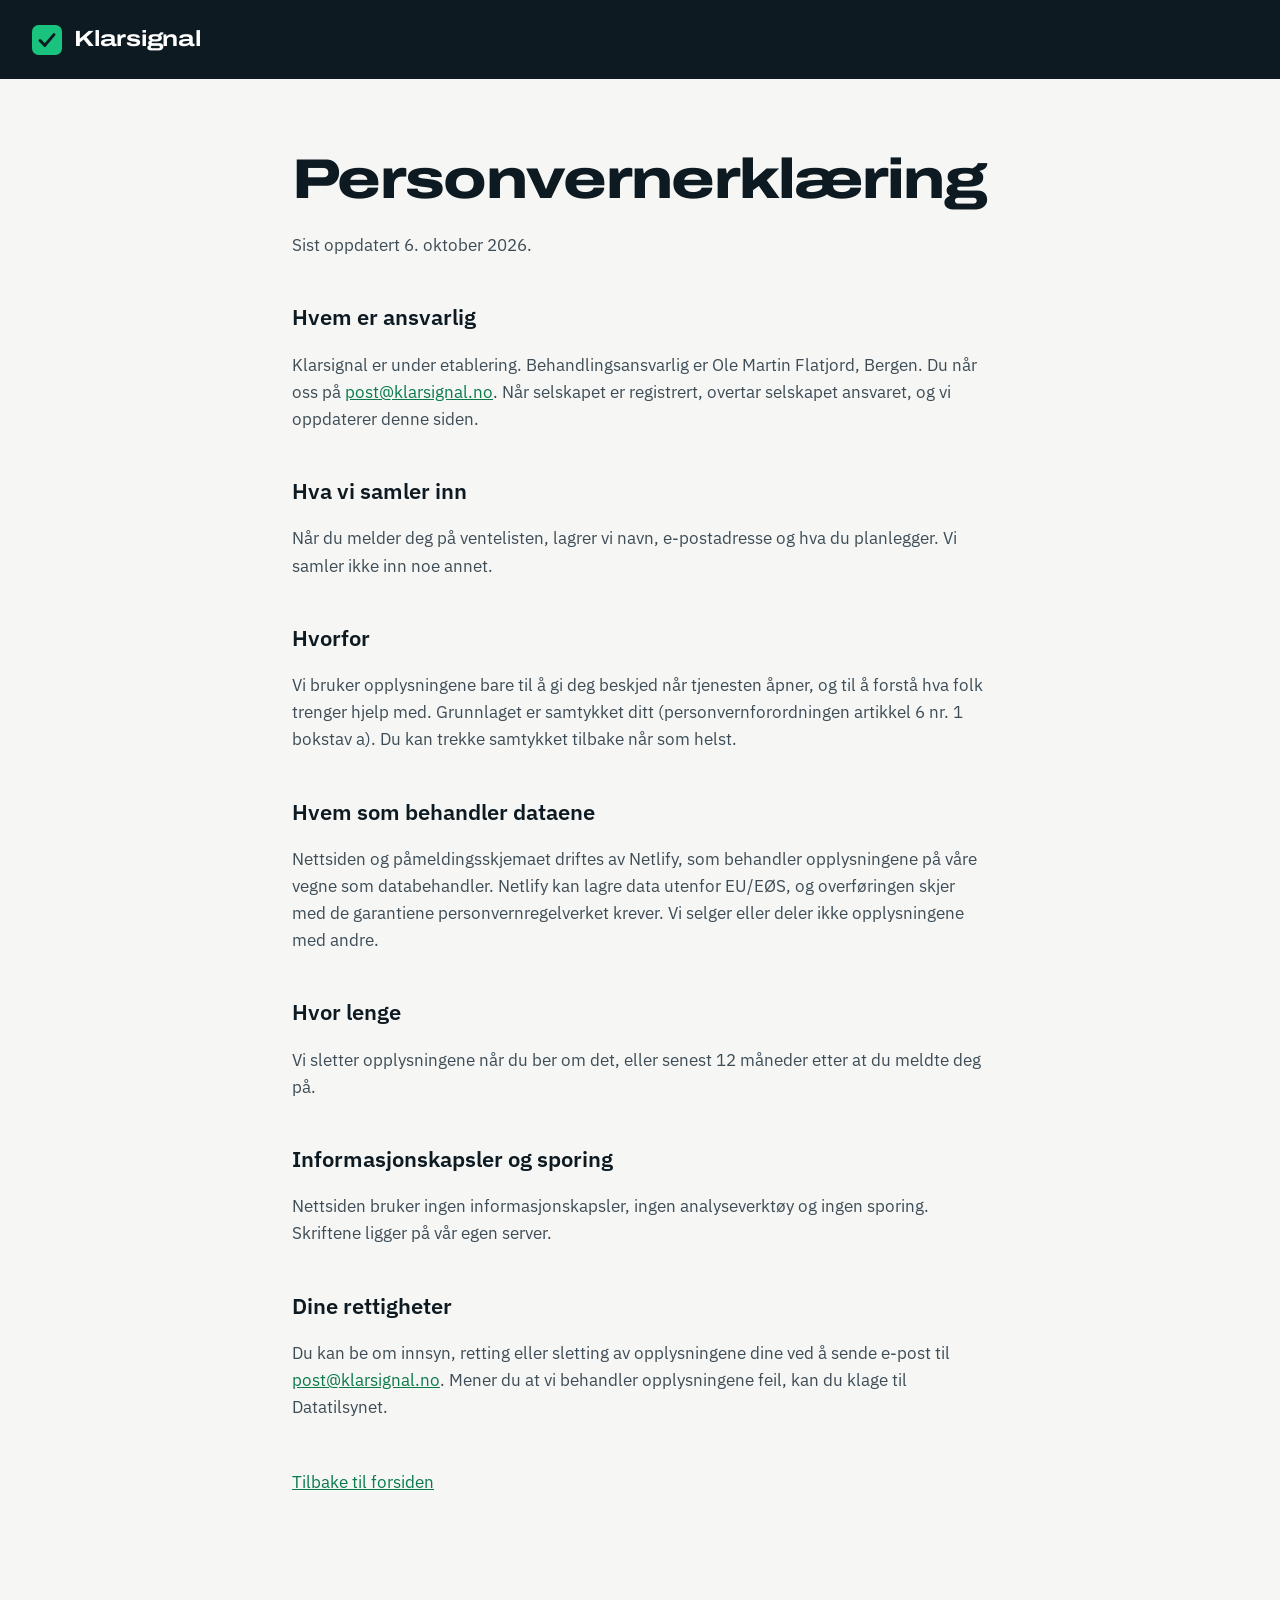
==== personvern.html @ 48eee78f "Legg inn nettsiden for Klarsignal Forside med venteliste, personvernerklæring, takkeside, lokale skr" ====
<!doctype html>
<html lang="nb">
<head>
<meta charset="utf-8">
<meta name="viewport" content="width=device-width, initial-scale=1">
<title>Personvern – Klarsignal</title>
<meta name="robots" content="noindex">
<link rel="icon" href="favicon.svg" type="image/svg+xml">
<link rel="stylesheet" href="styles.css">
</head>
<body>
<div class="dark"><div class="wrap"><header class="site-header">
  <a class="logo" href="/" aria-label="Klarsignal, til forsiden">
    <svg width="30" height="30" viewBox="0 0 28 28" aria-hidden="true"><rect width="28" height="28" rx="6" fill="#19C37D"/><path d="M7.5 14.5l4.5 4.5 8.5-10" stroke="#0E1A22" stroke-width="2.8" fill="none" stroke-linecap="round" stroke-linejoin="round"/></svg>
    Klarsignal
  </a>
</header></div></div>

<main class="page">
  <h1 class="display">Personvernerklæring</h1>
  <p>Sist oppdatert 6. oktober 2026.</p>

  <h2>Hvem er ansvarlig</h2>
  <p>Klarsignal er under etablering. Behandlingsansvarlig er Ole Martin Flatjord, Bergen. Du når oss på <a href="mailto:post@klarsignal.no">post@klarsignal.no</a>. Når selskapet er registrert, overtar selskapet ansvaret, og vi oppdaterer denne siden.</p>

  <h2>Hva vi samler inn</h2>
  <p>Når du melder deg på ventelisten, lagrer vi navn, e-postadresse og hva du planlegger. Vi samler ikke inn noe annet.</p>

  <h2>Hvorfor</h2>
  <p>Vi bruker opplysningene bare til å gi deg beskjed når tjenesten åpner, og til å forstå hva folk trenger hjelp med. Grunnlaget er samtykket ditt (personvernforordningen artikkel 6 nr. 1 bokstav a). Du kan trekke samtykket tilbake når som helst.</p>

  <h2>Hvem som behandler dataene</h2>
  <p>Nettsiden og påmeldingsskjemaet driftes av Netlify, som behandler opplysningene på våre vegne som databehandler. Netlify kan lagre data utenfor EU/EØS, og overføringen skjer med de garantiene personvernregelverket krever. Vi selger eller deler ikke opplysningene med andre.</p>

  <h2>Hvor lenge</h2>
  <p>Vi sletter opplysningene når du ber om det, eller senest 12 måneder etter at du meldte deg på.</p>

  <h2>Informasjonskapsler og sporing</h2>
  <p>Nettsiden bruker ingen informasjonskapsler, ingen analyseverktøy og ingen sporing. Skriftene ligger på vår egen server.</p>

  <h2>Dine rettigheter</h2>
  <p>Du kan be om innsyn, retting eller sletting av opplysningene dine ved å sende e-post til <a href="mailto:post@klarsignal.no">post@klarsignal.no</a>. Mener du at vi behandler opplysningene feil, kan du klage til Datatilsynet.</p>

  <p style="margin-top: 48px"><a href="/">Tilbake til forsiden</a></p>
</main>
</body>
</html>
---- styles.css ----
/* Klarsignal – felles stil. Skriftene ligger lokalt, så siden sender ingen data til tredjepart. */
@font-face { font-family: "Archivo"; src: url("fonts/archivo-wdth.woff2") format("woff2"); font-weight: 100 900; font-stretch: 62% 125%; font-display: swap; }
@font-face { font-family: "IBM Plex Sans"; src: url("fonts/plex-sans-400.woff2") format("woff2"); font-weight: 400; font-display: swap; }
@font-face { font-family: "IBM Plex Sans"; src: url("fonts/plex-sans-500.woff2") format("woff2"); font-weight: 500; font-display: swap; }
@font-face { font-family: "IBM Plex Sans"; src: url("fonts/plex-sans-600.woff2") format("woff2"); font-weight: 600; font-display: swap; }
@font-face { font-family: "IBM Plex Mono"; src: url("fonts/plex-mono-400.woff2") format("woff2"); font-weight: 400; font-display: swap; }
@font-face { font-family: "IBM Plex Mono"; src: url("fonts/plex-mono-500.woff2") format("woff2"); font-weight: 500; font-display: swap; }

:root {
  --ink: #0E1A22;
  --ink-2: #16262F;
  --line-dark: #2B3B45;
  --paper: #F6F7F5;
  --white: #FFFFFF;
  --line: #DCE3E0;
  --text-2: #3D4C56;
  --text-3: #52616B;
  --on-dark-2: #C9D4D0;
  --on-dark-3: #8FA19C;
  --signal: #19C37D;
  --signal-text: #0B7A4B;
  --fire: #FF6B2C;
  --display: "Archivo", "IBM Plex Sans", system-ui, sans-serif;
  --body: "IBM Plex Sans", system-ui, -apple-system, "Segoe UI", sans-serif;
  --mono: "IBM Plex Mono", ui-monospace, "SF Mono", Menlo, monospace;
}

* { box-sizing: border-box; }
html { scroll-behavior: smooth; }
@media (prefers-reduced-motion: reduce) { html { scroll-behavior: auto; } }
body { margin: 0; background: var(--paper); color: var(--ink); font-family: var(--body); font-size: 17px; line-height: 1.6; -webkit-font-smoothing: antialiased; }
img, svg { max-width: 100%; }
a { color: var(--signal-text); }
a:hover { color: #075C38; }
:focus-visible { outline: 3px solid var(--signal); outline-offset: 3px; border-radius: 6px; }

.wrap { max-width: 1280px; margin: 0 auto; padding-inline: 32px; }
@media (max-width: 600px) { .wrap { padding-inline: 20px; } }

.display { font-family: var(--display); font-stretch: 125%; font-weight: 800; letter-spacing: -0.03em; line-height: 1.02; text-wrap: balance; margin: 0; }
.h2 { font-size: clamp(32px, 4.2vw, 58px); }
.mono { font-family: var(--mono); }
.eyebrow { font-family: var(--mono); font-size: 13px; letter-spacing: 0.06em; text-transform: uppercase; }

.btn { display: inline-flex; align-items: center; gap: 10px; min-height: 56px; padding: 0 28px; border-radius: 999px; font-weight: 600; font-size: 18px; text-decoration: none; border: 0; cursor: pointer; font-family: var(--body); transition: transform .15s ease, background-color .15s ease; }
.btn:hover { transform: translateY(-2px); }
.btn-signal { background: var(--signal); color: var(--ink); }
.btn-signal:hover { background: #2DD48D; color: var(--ink); }
.btn-ink { background: var(--ink); color: var(--white); }
.btn-ink:hover { background: #1C2D38; color: var(--white); }
@media (prefers-reduced-motion: reduce) { .btn { transition: none; } .btn:hover { transform: none; } }

/* Topp */
.dark { background: var(--ink); color: var(--white); }
.site-header { display: flex; flex-wrap: wrap; align-items: center; justify-content: space-between; gap: 16px; padding-block: 22px; }
.logo { display: flex; align-items: center; gap: 12px; color: var(--white); text-decoration: none; font-family: var(--display); font-stretch: 125%; font-weight: 700; font-size: 22px; letter-spacing: -0.01em; }
.logo:hover { color: var(--white); }
.nav { display: flex; flex-wrap: wrap; align-items: center; gap: 12px 28px; font-size: 16px; }
.nav a { color: var(--on-dark-2); text-decoration: none; }
.nav a:hover { color: var(--white); }
.nav .pill { display: inline-flex; align-items: center; min-height: 44px; padding: 0 20px; border-radius: 999px; border: 1px solid #3A4A54; color: var(--white); font-weight: 500; }
@media (max-width: 720px) { .nav .hide-sm { display: none; } }

.hero { display: flex; flex-wrap: wrap; align-items: center; gap: 56px; padding-block: 56px 96px; }
.hero-text { flex: 999 1 520px; min-width: 0; display: flex; flex-direction: column; gap: 28px; }
.hero-art { flex: 1 1 420px; min-width: 0; margin: 0; display: flex; flex-direction: column; gap: 14px; }
.badge { display: inline-flex; align-self: flex-start; align-items: center; gap: 10px; padding: 8px 14px; border-radius: 999px; background: var(--ink-2); color: #8FE3BC; }
.dot { width: 8px; height: 8px; border-radius: 50%; background: var(--signal); }
.hero h1 { font-size: clamp(44px, 6vw, 86px); line-height: 0.98; letter-spacing: -0.035em; }
.hero h1 span { color: var(--signal); }
.lead { margin: 0; max-width: 54ch; font-size: 20px; line-height: 1.55; color: var(--on-dark-2); }
.cta-row { display: flex; flex-wrap: wrap; gap: 14px; align-items: center; }
.link-light { display: inline-flex; align-items: center; min-height: 56px; padding: 0 8px; color: var(--white); font-weight: 500; }
.link-light:hover { color: #8FE3BC; }
.small-dark { margin: 0; font-size: 15px; color: var(--on-dark-3); }
.legend { display: flex; flex-wrap: wrap; gap: 8px 20px; font-family: var(--mono); font-size: 13px; color: var(--on-dark-3); }

@media (prefers-reduced-motion: no-preference) {
  .rv-flyt { animation: romning 1.6s linear infinite; }
  .dot { animation: puls 2.4s ease-in-out infinite; }
}
@keyframes romning { to { stroke-dashoffset: -48; } }
@keyframes puls { 0%, 100% { opacity: .35; } 50% { opacity: 1; } }

.strip { background: var(--signal); color: var(--ink); }
.strip .wrap { display: flex; flex-wrap: wrap; justify-content: space-between; gap: 12px 32px; padding-block: 22px; font-weight: 600; font-size: 16px; }

/* Seksjoner */
.section { padding-block: 112px; display: flex; flex-direction: column; gap: 48px; }
@media (max-width: 600px) { .section { padding-block: 72px; } }
.split { display: flex; flex-wrap: wrap; gap: 24px 64px; align-items: flex-end; justify-content: space-between; }
.split .display { flex: 1 1 520px; }
.split p { margin: 0; flex: 1 1 380px; max-width: 48ch; color: var(--text-2); font-size: 18px; }

.grid { display: grid; gap: 20px; grid-template-columns: repeat(auto-fit, minmax(min(100%, 300px), 1fr)); }
.grid.four { grid-template-columns: repeat(auto-fit, minmax(min(100%, 250px), 1fr)); }
.card { background: var(--white); border: 1px solid var(--line); border-radius: 20px; padding: 36px; display: flex; flex-direction: column; gap: 20px; }
.card.inverse { background: var(--ink); color: var(--white); border-color: var(--ink); }
.card-head { display: flex; flex-wrap: wrap; justify-content: space-between; align-items: baseline; gap: 12px; }
.card-head h3 { margin: 0; font-size: 22px; font-weight: 600; }
.card-head span { font-family: var(--mono); font-size: 13px; color: var(--text-3); }
.card.inverse .card-head span { color: #8FE3BC; }
.spec { list-style: none; margin: 0; padding: 0; display: flex; flex-direction: column; gap: 14px; }
.spec li { display: flex; justify-content: space-between; gap: 16px; padding-bottom: 14px; border-bottom: 1px solid #EEF2F0; }
.spec li:last-child { border-bottom: 0; padding-bottom: 0; }
.card.inverse .spec li { border-color: #22333D; }
.spec strong { font-family: var(--mono); font-weight: 500; white-space: nowrap; }
.card.inverse .spec strong { color: var(--signal); }
.spec .note { color: var(--text-3); text-align: right; }
.card.inverse .spec .note { color: var(--on-dark-2); }
.footnote { margin: 0; font-size: 14px; color: var(--text-3); max-width: 80ch; }

.white-band { background: var(--white); border-block: 1px solid var(--line); }
.steps { list-style: none; margin: 0; padding: 0; display: grid; gap: 40px 32px; grid-template-columns: repeat(auto-fit, minmax(min(100%, 240px), 1fr)); }
.steps li { display: flex; flex-direction: column; gap: 14px; padding-top: 24px; border-top: 3px solid var(--ink); }
.steps .num { font-family: var(--display); font-stretch: 125%; font-weight: 800; font-size: 44px; line-height: 1; color: var(--signal-text); }
.steps h3 { margin: 0; font-size: 21px; font-weight: 600; }
.steps p { margin: 0; color: var(--text-2); }

.service { min-height: 220px; gap: 12px; padding: 32px; }
.service .eyebrow { color: var(--signal-text); }
.service strong { font-size: 22px; font-weight: 600; }
.service p { margin: 0; color: var(--text-2); }
.service.soon { background: transparent; border-style: dashed; border-color: #A9B8B3; }
.service.soon .eyebrow { color: var(--text-3); }

.trust { display: flex; flex-wrap: wrap; gap: 56px; align-items: flex-start; }
.trust-intro { flex: 1 1 420px; min-width: 0; display: flex; flex-direction: column; gap: 20px; }
.trust-intro h2 span { color: var(--signal); }
.trust-intro p { margin: 0; max-width: 46ch; color: var(--on-dark-2); font-size: 18px; }
.trust-grid { flex: 999 1 560px; min-width: 0; display: grid; gap: 32px 40px; grid-template-columns: repeat(auto-fit, minmax(min(100%, 240px), 1fr)); }
.trust-grid div { display: flex; flex-direction: column; gap: 8px; padding-top: 20px; border-top: 1px solid var(--line-dark); }
.trust-grid strong { font-size: 19px; font-weight: 600; }
.trust-grid span { color: var(--on-dark-2); }

/* Venteliste */
.signup { background: var(--signal); color: var(--ink); }
.signup .wrap { display: flex; flex-wrap: wrap; gap: 48px; padding-block: 96px; align-items: flex-start; }
.signup-text { flex: 1 1 420px; display: flex; flex-direction: column; gap: 16px; }
.signup-text h2 { font-size: clamp(36px, 4.6vw, 64px); line-height: 1; letter-spacing: -0.035em; }
.signup-text p { margin: 0; font-size: 18px; max-width: 44ch; }
.form { flex: 1 1 420px; min-width: 0; background: var(--white); border-radius: 20px; padding: 32px; display: flex; flex-direction: column; gap: 18px; }
.field { display: flex; flex-direction: column; gap: 6px; }
.field label { font-weight: 600; font-size: 15px; }
.field input, .field select { font: inherit; font-size: 17px; min-height: 52px; padding: 0 14px; border: 1px solid #B7C2BF; border-radius: 10px; background: var(--white); color: var(--ink); }
.field input:focus, .field select:focus { outline: 3px solid var(--signal); outline-offset: 1px; border-color: var(--ink); }
.consent { font-size: 14px; color: var(--text-2); margin: 0; }
.hidden { position: absolute; left: -9999px; }

/* Spørsmål */
.faq { max-width: 920px; margin: 0 auto; padding-block: 112px; display: flex; flex-direction: column; gap: 32px; }
.faq h2 { font-size: clamp(30px, 3.6vw, 48px); }
details { border-bottom: 1px solid var(--line); }
summary { list-style: none; cursor: pointer; display: flex; justify-content: space-between; align-items: center; gap: 16px; min-height: 64px; padding-block: 18px; font-size: 19px; font-weight: 600; }
summary::-webkit-details-marker { display: none; }
summary::after { content: "+"; flex: none; width: 32px; height: 32px; border-radius: 50%; background: #EEF2F0; display: grid; place-items: center; font-size: 20px; font-weight: 500; }
details[open] summary::after { content: "−"; }
details p { margin: 0; padding: 0 48px 24px 0; color: var(--text-2); }

/* Bunn */
.site-footer { background: var(--ink); color: #A9B8B3; }
.site-footer .wrap { display: flex; flex-wrap: wrap; justify-content: space-between; gap: 32px; padding-block: 56px; font-size: 15px; }
.site-footer .col { display: flex; flex-direction: column; gap: 6px; }
.site-footer strong { color: var(--white); }
.site-footer a { color: #A9B8B3; }
.site-footer a:hover { color: var(--white); }

/* Enkle tekstsider */
.page { max-width: 760px; margin: 0 auto; padding: 72px 32px 112px; }
.page h1 { font-size: clamp(36px, 5vw, 56px); margin-bottom: 24px; }
.page h2 { font-size: 22px; margin: 40px 0 8px; }
.page p, .page li { color: var(--text-2); }
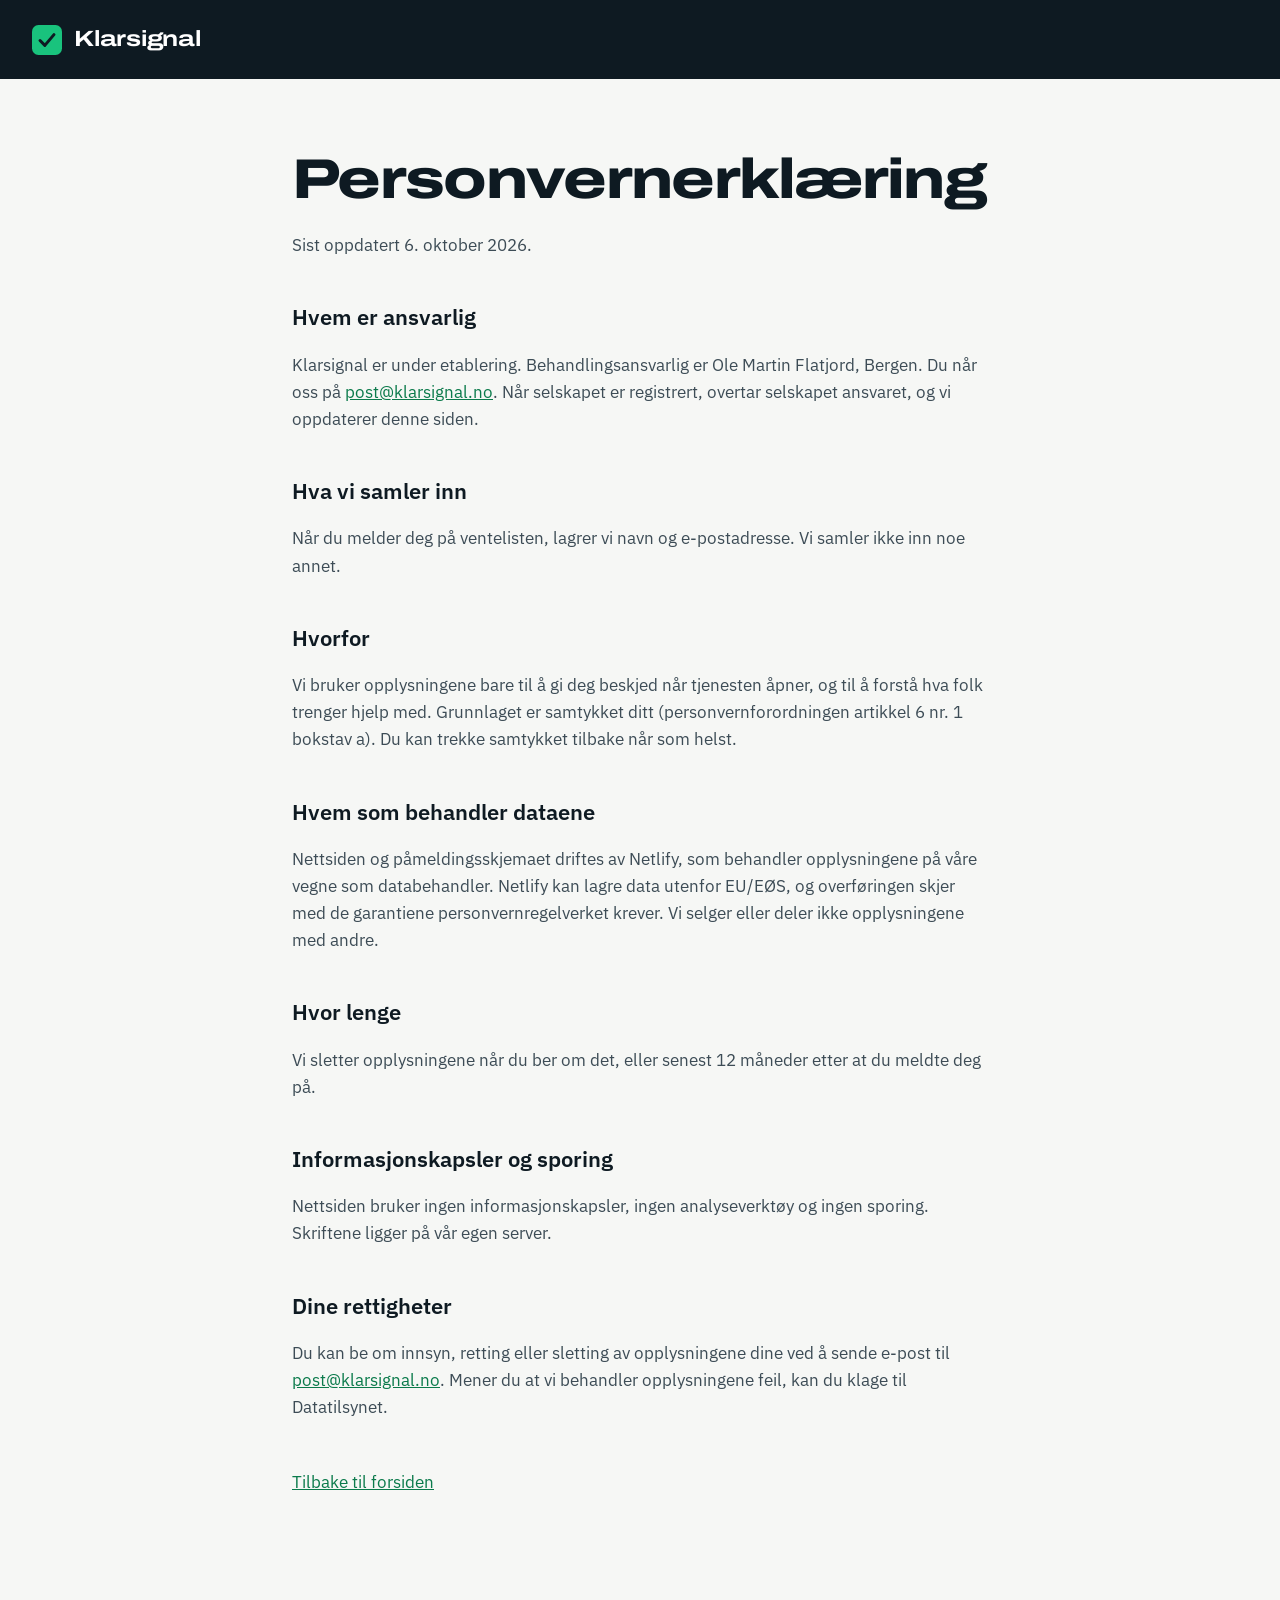
==== commit 1a22fea0: "Fjern nedtrekksmenyen i ventelisten og ta tilbake den forrige illustrasjonen - Ventelisten spør bare" ====
--- a/personvern.html
+++ b/personvern.html
@@ -24,7 +24,7 @@
   <p>Klarsignal er under etablering. Behandlingsansvarlig er Ole Martin Flatjord, Bergen. Du når oss på <a href="mailto:post@klarsignal.no">post@klarsignal.no</a>. Når selskapet er registrert, overtar selskapet ansvaret, og vi oppdaterer denne siden.</p>
 
   <h2>Hva vi samler inn</h2>
-  <p>Når du melder deg på ventelisten, lagrer vi navn, e-postadresse og hva du planlegger. Vi samler ikke inn noe annet.</p>
+  <p>Når du melder deg på ventelisten, lagrer vi navn og e-postadresse. Vi samler ikke inn noe annet.</p>
 
   <h2>Hvorfor</h2>
   <p>Vi bruker opplysningene bare til å gi deg beskjed når tjenesten åpner, og til å forstå hva folk trenger hjelp med. Grunnlaget er samtykket ditt (personvernforordningen artikkel 6 nr. 1 bokstav a). Du kan trekke samtykket tilbake når som helst.</p>
--- a/styles.css
+++ b/styles.css
@@ -60,6 +60,25 @@
 .nav a:hover { color: var(--white); }
 .nav .pill { display: inline-flex; align-items: center; min-height: 44px; padding: 0 20px; border-radius: 999px; border: 1px solid #3A4A54; color: var(--white); font-weight: 500; }
 @media (max-width: 720px) { .nav .hide-sm { display: none; } }
+
+/* Innloggingsmeny uten JavaScript */
+.logg-inn { position: relative; border-bottom: 0; }
+.logg-inn summary { list-style: none; cursor: pointer; gap: 0; padding-block: 0; font-size: 16px; }
+.logg-inn summary::after, .logg-inn[open] summary::after { content: none; display: none; }
+.logg-inn summary::-webkit-details-marker { display: none; }
+.nav .pill-lys, .logg-inn .pill-lys { display: inline-flex; align-items: center; min-height: 44px; font-weight: 600; padding: 0 20px; border-radius: 999px; background: var(--white); color: var(--ink); font-weight: 600; }
+.logg-inn[open] .pill-lys { background: #E7F8F0; }
+.logg-inn-meny { position: absolute; right: 0; top: calc(100% + 10px); z-index: 20; width: min(320px, calc(100vw - 40px)); padding: 20px; border-radius: 16px; background: var(--white); color: var(--ink); border: 1px solid var(--line); box-shadow: 0 18px 50px rgba(14, 26, 34, .28); display: flex; flex-direction: column; gap: 10px; }
+@media (max-width: 600px) {
+  .nav { position: relative; }
+  .logg-inn { position: static; }
+  .logg-inn-meny { left: 0; right: 0; width: auto; }
+}
+.logg-inn .logg-inn-meny p { margin: 0 0 4px; padding: 0; font-size: 15px; color: var(--text-2); }
+.nav .logg-inn-valg { display: flex; align-items: center; justify-content: center; min-height: 52px; border-radius: 12px; border: 1px solid #B7C2BF; color: var(--ink); font-weight: 600; text-decoration: none; }
+.nav .logg-inn-valg:hover { color: var(--ink); border-color: var(--ink); background: var(--paper); }
+.nav .logg-inn-mine { margin-top: 4px; font-size: 15px; color: var(--signal-text); text-align: center; text-decoration: underline; }
+.nav .logg-inn-mine:hover { color: #075C38; }
 
 .hero { display: flex; flex-wrap: wrap; align-items: center; gap: 56px; padding-block: 56px 96px; }
 .hero-text { flex: 999 1 520px; min-width: 0; display: flex; flex-direction: column; gap: 28px; }
